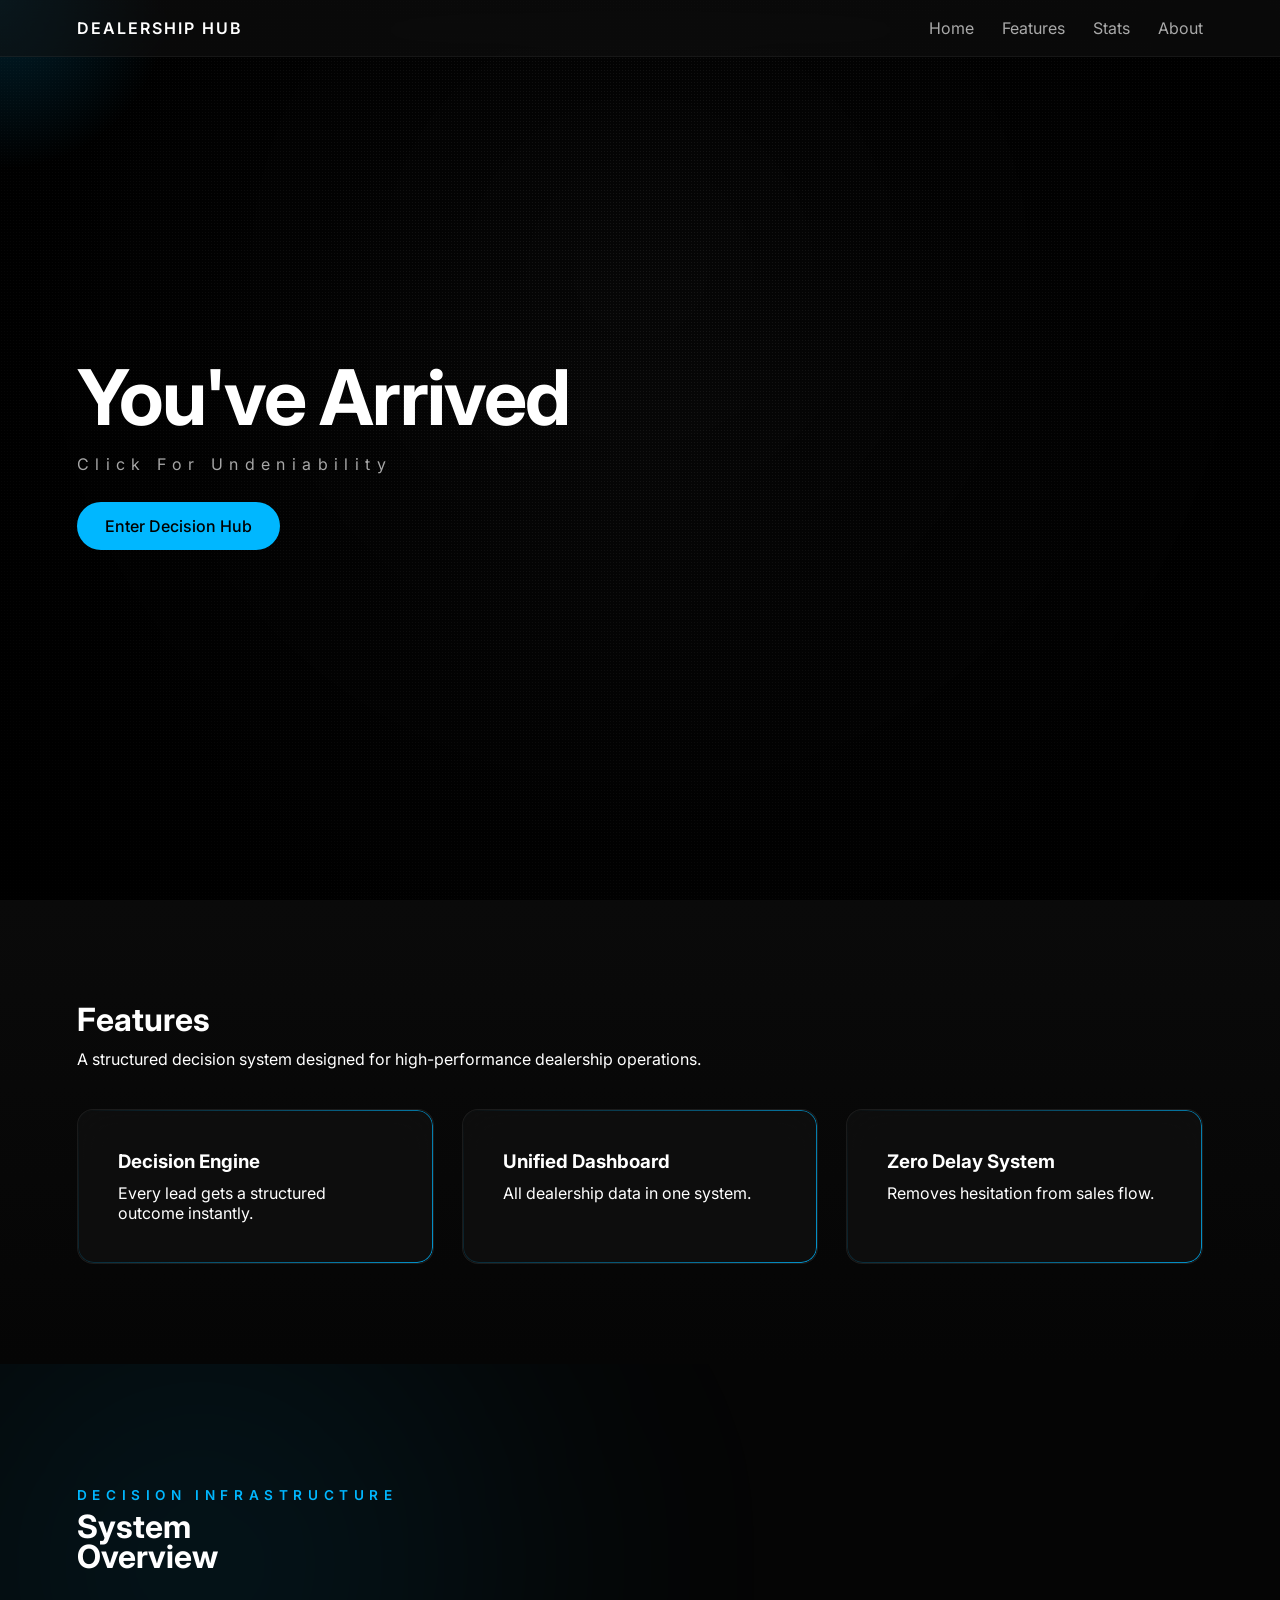
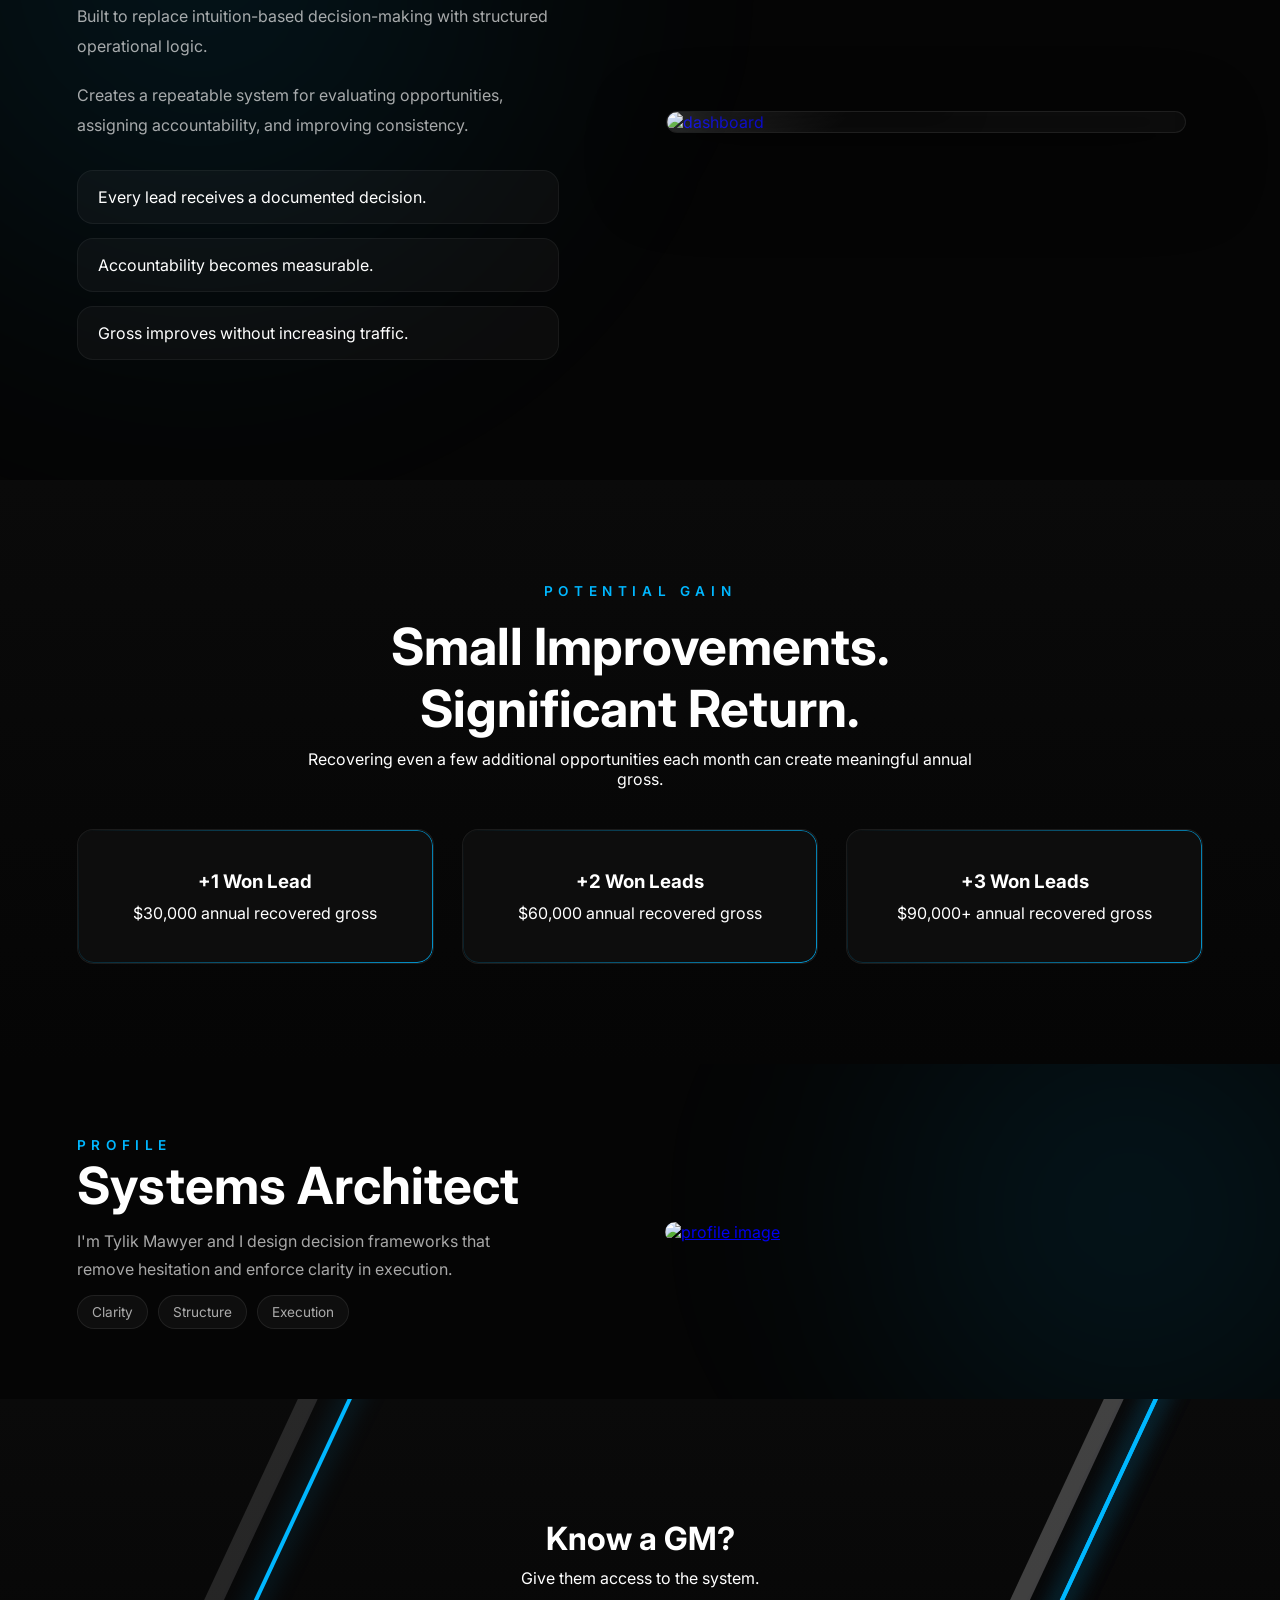
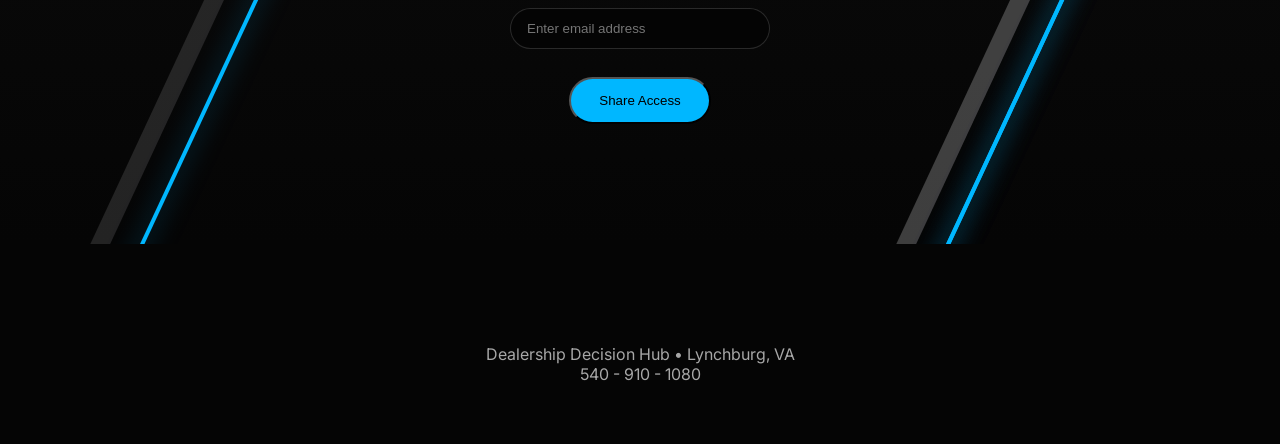
==== index.html @ 62f570b7 "Add files via upload" ====
<!DOCTYPE html>
<html lang="en">
<head>
    <meta charset="UTF-8">
    <meta name="viewport" content="width=device-width, initial-scale=1.0">
    <title>Dealership Decision Hub</title>

    <link rel="stylesheet" href="styles.css">

    <!-- Typography -->
    <link rel="preconnect" href="https://fonts.googleapis.com">
    <link rel="preconnect" href="https://fonts.gstatic.com" crossorigin>
    <link href="https://fonts.googleapis.com/css2?family=Inter:wght@300;400;600;700&display=swap" rel="stylesheet">
</head>

<body>

<!-- CINEMATIC BACKGROUND -->
<div class="space"></div>
<div class="noise"></div>
<div class="cursor-glow"></div>

<!-- NAVBAR -->
<nav class="navbar">
    <a href="/" class="navbar__logo">DEALERSHIP HUB</a>

    <div class="navbar__toggle" id="mobile-menu">
        <span class="bar"></span>
        <span class="bar"></span>
        <span class="bar"></span>
    </div>

    <div class="navbar__menu">
        <a href="/" class="navbar__link">Home</a>
        <a href="/services.html" class="navbar__link">Features</a>
        <a href="/plans.html" class="navbar__link">Stats</a>
        <a href="/trainers.html" class="navbar__link">About</a>
    </div>
</nav>

<!-- HERO -->
<section class="hero">
    <div class="hero__overlay"></div>

    <div class="hero__content reveal">
        <h1>You've Arrived</h1>
        <p>Click For Undeniability</p>

        <a href="https://selective-rosehip-00a.notion.site/Dealership-Decision-Hub-Free-2dc3d61e396180e9accec2aee2bc771d?source=copy_link"
           class="btn primary">
            Enter Decision Hub
        </a>
    </div>
</section>

<!-- FEATURES -->
<section class="section light">

    <div class="reveal">
        <h2>Features</h2>
        <p class="muted">
            A structured decision system designed for high-performance dealership operations.
        </p>
    </div>

    <div class="cards">

        <div class="card reveal">
            <h3>Decision Engine</h3>
            <p class="muted">Every lead gets a structured outcome instantly.</p>
        </div>

        <div class="card reveal">
            <h3>Unified Dashboard</h3>
            <p class="muted">All dealership data in one system.</p>
        </div>

        <div class="card reveal">
            <h3>Zero Delay System</h3>
            <p class="muted">Removes hesitation from sales flow.</p>
        </div>

    </div>

</section>

<!-- SYSTEM OVERVIEW -->
<section class="section system-showcase">

    <div class="system-grid">

        <div class="reveal">

            <span class="system-label">DECISION INFRASTRUCTURE</span>

            <h2 class="system-title">
                System<br>Overview
            </h2>

            <p class="system-description">
                Built to replace intuition-based decision-making with structured operational logic.
            </p>

            <p class="system-description">
                Creates a repeatable system for evaluating opportunities, assigning accountability, and improving consistency.
            </p>

            <div class="system-points">

                <div class="system-point">
                    Every lead receives a documented decision.
                </div>

                <div class="system-point">
                    Accountability becomes measurable.
                </div>

                <div class="system-point">
                    Gross improves without increasing traffic.
                </div>

            </div>

        </div>
        <div class="system-dashboard">

    <a href="./images/site.png" target="_blank" class="dashboard-frame">

        <img src="./images/site.png" alt="dashboard">

        <div class="dashboard-badge">
            Live Decision Dashboard
        </div>

    </a>

</div>

    </div>

</section>

<!-- STATS -->
<section class="section light potential-section">

    <div class="potential-header reveal">
        <span class="potential-label">POTENTIAL GAIN</span>

        <h2>
            Small Improvements.<br>
            Significant Return.
        </h2>

        <p class="muted">
            Recovering even a few additional opportunities each month can create meaningful annual gross.
        </p>
    </div>

    <div class="cards">

        <div class="card reveal">
            <h3>+1 Won Lead</h3>
            <p class="muted">$30,000 annual recovered gross</p>
        </div>

        <div class="card reveal">
            <h3>+2 Won Leads</h3>
            <p class="muted">$60,000 annual recovered gross</p>
        </div>

        <div class="card reveal">
            <h3>+3 Won Leads</h3>
            <p class="muted">$90,000+ annual recovered gross</p>
        </div>

    </div>

</section>

<!-- ABOUT (SIMPLIFIED PROFILE STRIP) -->
<section class="section about-showcase">

    <div class="about-bg-orb"></div>

    <div class="about-split">

        <!-- LEFT -->
        <div class="reveal">

            <span class="section-label">PROFILE</span>

            <h2 class="about-title small">
                Systems Architect
            </h2>

            <p class="about-description compact">
                I'm Tylik Mawyer and I design decision frameworks that remove hesitation and enforce clarity in execution.
            </p>

            <div class="about-tags">
                <span>Clarity</span>
                <span>Structure</span>
                <span>Execution</span>
            </div>

        </div>

        <!-- RIGHT -->
        <div class="reveal">

            <a href="./images/trainer.avif" target="_blank" class="visual-main">
                <img src="./images/trainer.avif" alt="profile image">
            </a>

        </div>

    </div>

</section>

<!-- CTA -->
<section class="section dark">

    <div class="gm-stripe-wrap reveal">

    <div class="gm-stripes left"></div>
    <div class="gm-stripes right"></div>

    <div class="gm-content">
        <h2>Know a GM?</h2>
        <p class="muted">Give them access to the system.</p>

        <!-- EMAIL INPUT (ADDED) -->
        <input 
            type="email" 
            id="gmEmail" 
            placeholder="Enter email address"
            style="
                margin-top: 20px;
                padding: 12px 16px;
                width: 260px;
                border-radius: 999px;
                border: 1px solid rgba(255,255,255,0.15);
                background: rgba(0,0,0,0.4);
                color: white;
                outline: none;
            "
        />

        <!-- MESSAGE (ADDED) -->
        <div id="gmMessage"></div>

        <button class="btn primary" onclick="submitEmail()">
            Share Access
        </button>
    </div>

    <div class="gm-stripes right">
        <span></span>
        <span></span>
        <span class="thin"></span>
    </div>

</div>

</section>

<script>
async function submitEmail() {
    const emailInput = document.getElementById("gmEmail");
    const email = emailInput.value.trim();
    const message = document.getElementById("gmMessage");

    // Simple but solid email validation
    const emailPattern = /^[^\s@]+@[^\s@]+\.[^\s@]+$/;

    if (!email) {
        message.innerText = "Please enter an email";
        message.style.color = "orange";
        return;
    }

    if (!emailPattern.test(email)) {
        message.innerText = "Please enter a valid email address";
        message.style.color = "red";

        setTimeout(() => {
            message.innerText = "";
        }, 3000);

        return;
    }

    try {
        const response = await fetch("https://script.google.com/macros/s/AKfycbyOOZg_n-3XydWqyJ2MssgVvFZoZvkMTMeLnR9No-xktjTVnbl9KybiZ5RV-2GO3FKD/exec", {
            method: "POST",
    mode: "no-cors",
    body: new URLSearchParams({ email })
        });

        message.innerText = "Your email was submitted successfully";
        message.style.color = "green";

        emailInput.value = "";

        setTimeout(() => {
            message.innerText = "";
        }, 3000);

    } catch (err) {
        message.innerText = "Submission failed";
        message.style.color = "red";

        setTimeout(() => {
            message.innerText = "";
        }, 3000);
    }
}
</script>

<!-- FOOTER -->
<footer class="footer">
    <p>Dealership Decision Hub • Lynchburg, VA</p>
    <p>540 - 910 - 1080</p>
</footer>

<script src="app.js"></script>

</body>
</html>
---- styles.css ----
/* =========================
   DESIGN SYSTEM
========================= */

:root {
    --bg: #050505;
    --surface: rgba(17, 17, 17, 0.75);
    --surface-2: rgba(26, 26, 26, 0.75);

    --text: #ffffff;
    --muted: rgba(255,255,255,0.65);

    --accent: #00b7ff;
    --accent-soft: rgba(0, 183, 255, 0.15);

    --radius: 16px;
    --shadow: 0 20px 60px rgba(0,0,0,0.6);
}

/* =========================
   BASE
========================= */

* {
    margin: 0;
    padding: 0;
    box-sizing: border-box;
}

body {
    font-family: "Inter", sans-serif;
    background: var(--bg);
    color: var(--text);
    overflow-x: hidden;
}

/* =========================
   CINEMATIC LAYERS
========================= */

.space {
    position: fixed;
    inset: 0;
    background: radial-gradient(circle at center, #0a0a0a, #000);
    z-index: -3;
    overflow: hidden;
}

.space::before {
    content: "";
    position: absolute;
    width: 200%;
    height: 200%;
    background-image: radial-gradient(white 1px, transparent 1px);
    background-size: 3px 3px;
    opacity: 0.08;
    animation: drift 60s linear infinite;
}

@keyframes drift {
    from { transform: translate(0,0); }
    to { transform: translate(-200px, -200px); }
}

.noise {
    position: fixed;
    inset: 0;
    pointer-events: none;
    background-image: url("https://www.transparenttextures.com/patterns/noise.png");
    opacity: 0.05;
    z-index: 999;
}

.cursor-glow {
    position: fixed;
    width: 400px;
    height: 400px;
    border-radius: 50%;
    background: radial-gradient(circle, rgba(0,183,255,0.18), transparent 60%);
    transform: translate(-50%, -50%);
    pointer-events: none;
    z-index: 1;
    mix-blend-mode: screen;
}

/* =========================
   NAVBAR
========================= */

.navbar {
    position: fixed;
    top: 0;
    width: 100%;
    padding: 18px 6%;
    display: flex;
    justify-content: space-between;
    align-items: center;
    background: var(--surface);
    backdrop-filter: blur(20px);
    z-index: 1000;
    border-bottom: 1px solid rgba(255,255,255,0.05);
}

.navbar__logo {
    color: var(--text);
    text-decoration: none;
    letter-spacing: 2px;
    font-weight: 600;
}

.navbar__menu {
    display: flex;
    gap: 28px;
}

.navbar__link {
    color: var(--muted);
    text-decoration: none;
    transition: 0.3s ease;
}

.navbar__link:hover {
    color: var(--accent);
}

.navbar__toggle {
    display: none;
    flex-direction: column;
    cursor: pointer;
}

.bar {
    width: 25px;
    height: 2px;
    margin: 4px 0;
    background: white;
}

/* =========================
   HERO
========================= */

.hero {
    height: 100vh;
    display: flex;
    align-items: center;
    padding: 0 6%;
    position: relative;
    background: url("./images/wave.jpeg") center/cover no-repeat;
}

.hero__overlay {
    position: absolute;
    inset: 0;
    background: radial-gradient(circle at 50% 30%, rgba(0,0,0,0.2), rgba(0,0,0,0.9));
}

.hero__content {
    position: relative;
    max-width: 750px;
    z-index: 2;
}

.hero h1 {
    font-size: clamp(3rem, 6vw, 6rem);
    letter-spacing: -2px;
}

.hero p {
    margin-top: 10px;
    color: var(--muted);
    letter-spacing: 0.4rem;
}

/* =========================
   BUTTONS
========================= */

.btn {
    display: inline-block;
    margin-top: 28px;
    padding: 14px 28px;
    border-radius: 999px;
    text-decoration: none;
    font-weight: 500;
    transition: 0.3s ease;
}

.primary {
    background: var(--accent);
    color: #000;
}

.primary:hover {
    transform: translateY(-2px);
    box-shadow: 0 0 30px rgba(0,183,255,0.25);
}

/* =========================
   SECTIONS
========================= */

.section {
    padding: 120px 6%;
    position: relative;
}

.section.dark {
    background: linear-gradient(180deg, #0a0a0a, #050505);
    padding-top: 100px;
    padding-bottom: 100px;
}

.section.light {
    background: linear-gradient(180deg, #0a0a0a, #050505);
    padding-top: 100px;
    padding-bottom: 100px;
}

.section-label {
    color: var(--accent);
    letter-spacing: 0.35rem;
    font-size: 0.85rem;
    font-weight: 600;
}

/* =========================
   SYSTEM SHOWCASE
========================= */

.system-showcase {
    position: relative;
    overflow: hidden;
}

.system-showcase::before {
    content: "";
    position: absolute;
    width: 900px;
    height: 900px;
    border-radius: 50%;
    left: -250px;
    top: -250px;
    background: radial-gradient(circle, rgba(0,183,255,0.10), transparent 75%);
    filter: blur(100px);
}

.system-grid {
    display: grid;
    grid-template-columns: 1fr 1.15fr;
    gap: 90px;
    align-items: center;
}

.system-label {
    color: var(--accent);
    letter-spacing: 0.35rem;
    font-size: 0.85rem;
    font-weight: 600;
}

.system-title {
    font-size: clamp(3rem, 6vw, 5rem);
    line-height: 0.95;
    margin-bottom: 28px;
    margin-top: 0.5rem;
}

.system-description {
    color: var(--muted);
    line-height: 1.9;
    max-width: 620px;
    margin-bottom: 18px;
}

.system-points {
    display: flex;
    flex-direction: column;
    gap: 14px;
    margin-top: 30px;
}

.system-point {
    padding: 16px 20px;
    border-radius: 16px;
    background: rgba(255,255,255,0.03);
    border: 1px solid rgba(255,255,255,0.05);
}

/* =========================
   CARDS
========================= */

.cards {
    display: grid;
    grid-template-columns: repeat(3, 1fr);
    gap: 28px;
    align-items: stretch;
}

.card {
    position: relative;
    padding: 40px;
    border-radius: var(--radius);
    background: var(--surface);
    border: 1px solid rgba(255,255,255,0.06);
    backdrop-filter: blur(20px);
    transition: 0.35s ease;
    overflow: hidden;
}

.card:hover {
    transform: translateY(-10px) scale(1.02);
    border-color: rgba(0,183,255,0.3);
}

/* holographic border */
.card::before {
    content: "";
    position: absolute;
    inset: 0;
    padding: 1px;
    border-radius: var(--radius);
    background: linear-gradient(120deg, transparent, rgba(0,183,255,0.8), transparent);
    background-size: 200% 200%;
    animation: border-scan 3s linear infinite;

    -webkit-mask:
        linear-gradient(#000 0 0) content-box,
        linear-gradient(#000 0 0);
    -webkit-mask-composite: xor;
}

@keyframes border-scan {
    0% { background-position: 0% 50%; }
    100% { background-position: 200% 50%; }
}

/* =========================
   IMAGES
========================= */

.image {
    width: 100%;
    border-radius: var(--radius);
    box-shadow: var(--shadow);
}

/* =========================
   ABOUT SHOWCASE (SIMPLIFIED + SMALL HEIGHT)
========================= */

.about-showcase {
    padding: 70px 6%;
    position: relative;
    overflow: hidden;
}

.about-bg-orb {
    position: absolute;
    width: 800px;
    height: 800px;
    border-radius: 50%;
    top: -250px;
    right: -250px;
    background: radial-gradient(circle, rgba(0,183,255,0.10), transparent 70%);
    filter: blur(80px);
}

.about-split {
    display: grid;
    grid-template-columns: 1fr 1fr;
    gap: 50px;
    align-items: center;
}

.about-title.small {
    font-size: clamp(2.2rem, 4vw, 3.2rem);
    margin-bottom: 12px;
}

.about-description.compact {
    color: var(--muted);
    line-height: 1.7;
    max-width: 420px;
    margin-bottom: 12px;
}

.about-tags {
    display: flex;
    gap: 10px;
    flex-wrap: wrap;
}

.about-tags span {
    padding: 8px 14px;
    border-radius: 999px;
    background: rgba(255,255,255,0.04);
    border: 1px solid rgba(255,255,255,0.08);
    font-size: 0.85rem;
    color: var(--muted);
}

.visual-main {
    display: block;
    border-radius: 24px;
    overflow: hidden;
}

.visual-main img {
    width: 100%;
    max-height: 360px;
    object-fit: cover;
    object-position: 0px 0px;
    display: block;
}

/* =========================
   GALLERY (CLICKABLE SAFE)
========================= */

.gallery-frame {
    display: block;
    position: relative;
    overflow: hidden;
    border-radius: 24px;
}

.gallery-frame img {
    width: 100%;
    display: block;
    user-select: none;
    pointer-events: none;
}

/* =========================
   FOOTER
========================= */

.footer {
    padding: 60px 6%;
    text-align: center;
    color: var(--muted);
}

/* =========================
   REVEAL
========================= */

.reveal {
    opacity: 0;
    transform: translateY(40px);
    transition: 1s ease;
}

.reveal.active {
    opacity: 1;
    transform: translateY(0);
}

.reveal h2 {
    font-size: 2rem;
}

/* =========================
   RESPONSIVE
========================= */

@media (max-width: 1024px) {

    .cards {
        grid-template-columns: 1fr;
    }

    .system-grid,
    .about-split {
        grid-template-columns: 1fr;
    }

    .navbar__menu {
        display: none;
    }

    .navbar__toggle {
        display: flex;
    }
}

/* =========================
   FEATURES SECTION FIX
========================= */
.section.dark {
    padding-top: 0;
    padding-bottom: 0;
}

.section.dark > div:first-child {
    margin-bottom: 40px;
}

.section.dark h2 {
    margin-bottom: 10px;
}

.section.dark .cards {
    margin-top: 30px;
}

.section.light > div:first-child {
    margin-bottom: 40px;
}

.section.light h2 {
    margin-bottom: 10px;
}

.section.light .cards {
    margin-top: 30px;
}

.gm-form {
    margin: 25px 0;
    display: flex;
    justify-content: center;
}

.gm-input {
    width: 100%;
    max-width: 420px;

    padding: 14px 16px;

    border-radius: 999px;

    border: 1px solid rgba(255,255,255,0.12);

    background: rgba(255,255,255,0.04);
    color: white;

    backdrop-filter: blur(20px);

    outline: none;

    transition: 0.3s ease;
}

.gm-input:focus {
    border-color: rgba(0,183,255,0.6);
    box-shadow: 0 0 25px rgba(0,183,255,0.15);
}

.gm-stripe-wrap {
    position: relative;
    display: flex;
    justify-content: center;
    align-items: center;
    padding: 120px 0;
    overflow: hidden;
}

/* content sits above everything */
.gm-content {
    position: relative;
    z-index: 5;
    text-align: center;
}

/* FULL BACKGROUND STRIPE LAYERS */
.gm-stripes {
    position: absolute;
    top: 0;
    bottom: 0;
    width: 140px;
    z-index: 1;
    opacity: 0;
    transform: translateY(40px);
}

/* left side */
.gm-stripes.left {
    left: 8%;
}

/* right side */
.gm-stripes.right {
    right: 8%;
}

/* the diagonal bars */
.gm-stripes::before,
.gm-stripes::after {
    content: "";
    position: absolute;
    width: 18px;
    height: 140%;
    background: rgba(255,255,255,0.12);
    transform: rotate(25deg);
    top: -20%;
    left: 40%;
}

/* thin blue center stripe */
.gm-stripes::after {
    width: 4px;
    background: var(--accent);
    box-shadow: 0 0 25px rgba(0,183,255,0.5);
    left: 55%;
}

/* slightly offset second thick stripe */
.gm-stripes::before {
    left: 20%;
}

/* animation on scroll reveal */
.gm-stripe-wrap.reveal.active .gm-stripes {
    opacity: 1;
    transform: translateY(0);
    transition: 1s ease;
}

/* optional stagger feel */
.gm-stripe-wrap.reveal.active .gm-stripes.right {
    transition-delay: 0.15s;
}

/* =========================
   POTENTIAL GAIN
========================= */

.potential-section {
    text-align: center;
}

.potential-header {
    max-width: 700px;
    margin: 0 auto 50px;
}

.potential-label {
    display: inline-block;
    margin-bottom: 16px;

    color: var(--accent);

    font-size: 0.85rem;
    font-weight: 600;

    letter-spacing: 0.35rem;
}

.potential-header h2 {
    margin-bottom: 18px;
    font-size: clamp(2rem, 4vw, 3.25rem);
}

.potential-header .muted {
    margin: 0 auto;
}

/* improves spacing inside feature blocks */
.card h3 {
    margin-bottom: 10px;
}

.card p {
    margin: 0;
}

.system-dashboard {
    display: flex;
    justify-content: center;
    align-items: center;
    perspective: 1200px;
}

.dashboard-frame {
    position: relative;
    display: block;
    width: 100%;
    max-width: 520px;
    border-radius: 28px;
    overflow: hidden;
    text-decoration: none;

    background: rgba(255,255,255,0.03);
    border: 1px solid rgba(255,255,255,0.08);

    box-shadow:
        0 30px 80px rgba(0,0,0,0.55),
        0 10px 30px rgba(0,0,0,0.25);

    backdrop-filter: blur(20px);

    transition:
        transform 0.5s ease,
        box-shadow 0.5s ease;
}

.dashboard-frame:hover {
    transform: translateY(-8px);
    box-shadow:
        0 45px 100px rgba(0,0,0,0.65),
        0 0 40px rgba(0,183,255,0.15);
}

.dashboard-frame img {
    width: 100%;
    display: block;
}

/* Ambient glow beneath image */

.dashboard-shadow {
    position: absolute;
    width: 70%;
    height: 60px;

    left: 50%;
    bottom: -20px;

    transform: translateX(-50%);

    background: rgba(0,183,255,0.25);

    filter: blur(45px);

    z-index: 0;
    pointer-events: none;
}

/* Glass badge */

.dashboard-badge {
    position: absolute;
    left: 20px;
    bottom: 20px;
    z-index: 5;

    padding: 12px 18px;

    border-radius: 999px;

    background: rgba(255,255,255,0.08);
    backdrop-filter: blur(24px);

    border: 1px solid rgba(255,255,255,0.15);

    color: white;

    font-size: 0.75rem;
    font-weight: 600;
    letter-spacing: 0.18rem;
    text-transform: uppercase;

    box-shadow:
        0 10px 30px rgba(0,0,0,0.35),
        inset 0 1px 0 rgba(255,255,255,0.12);
}

/* Premium edge highlight */

.dashboard-frame::before {
    content: "";
    position: absolute;
    inset: 0;

    background:
        linear-gradient(
            135deg,
            rgba(255,255,255,0.12),
            transparent 35%
        );

    pointer-events: none;
    z-index: 2;
}
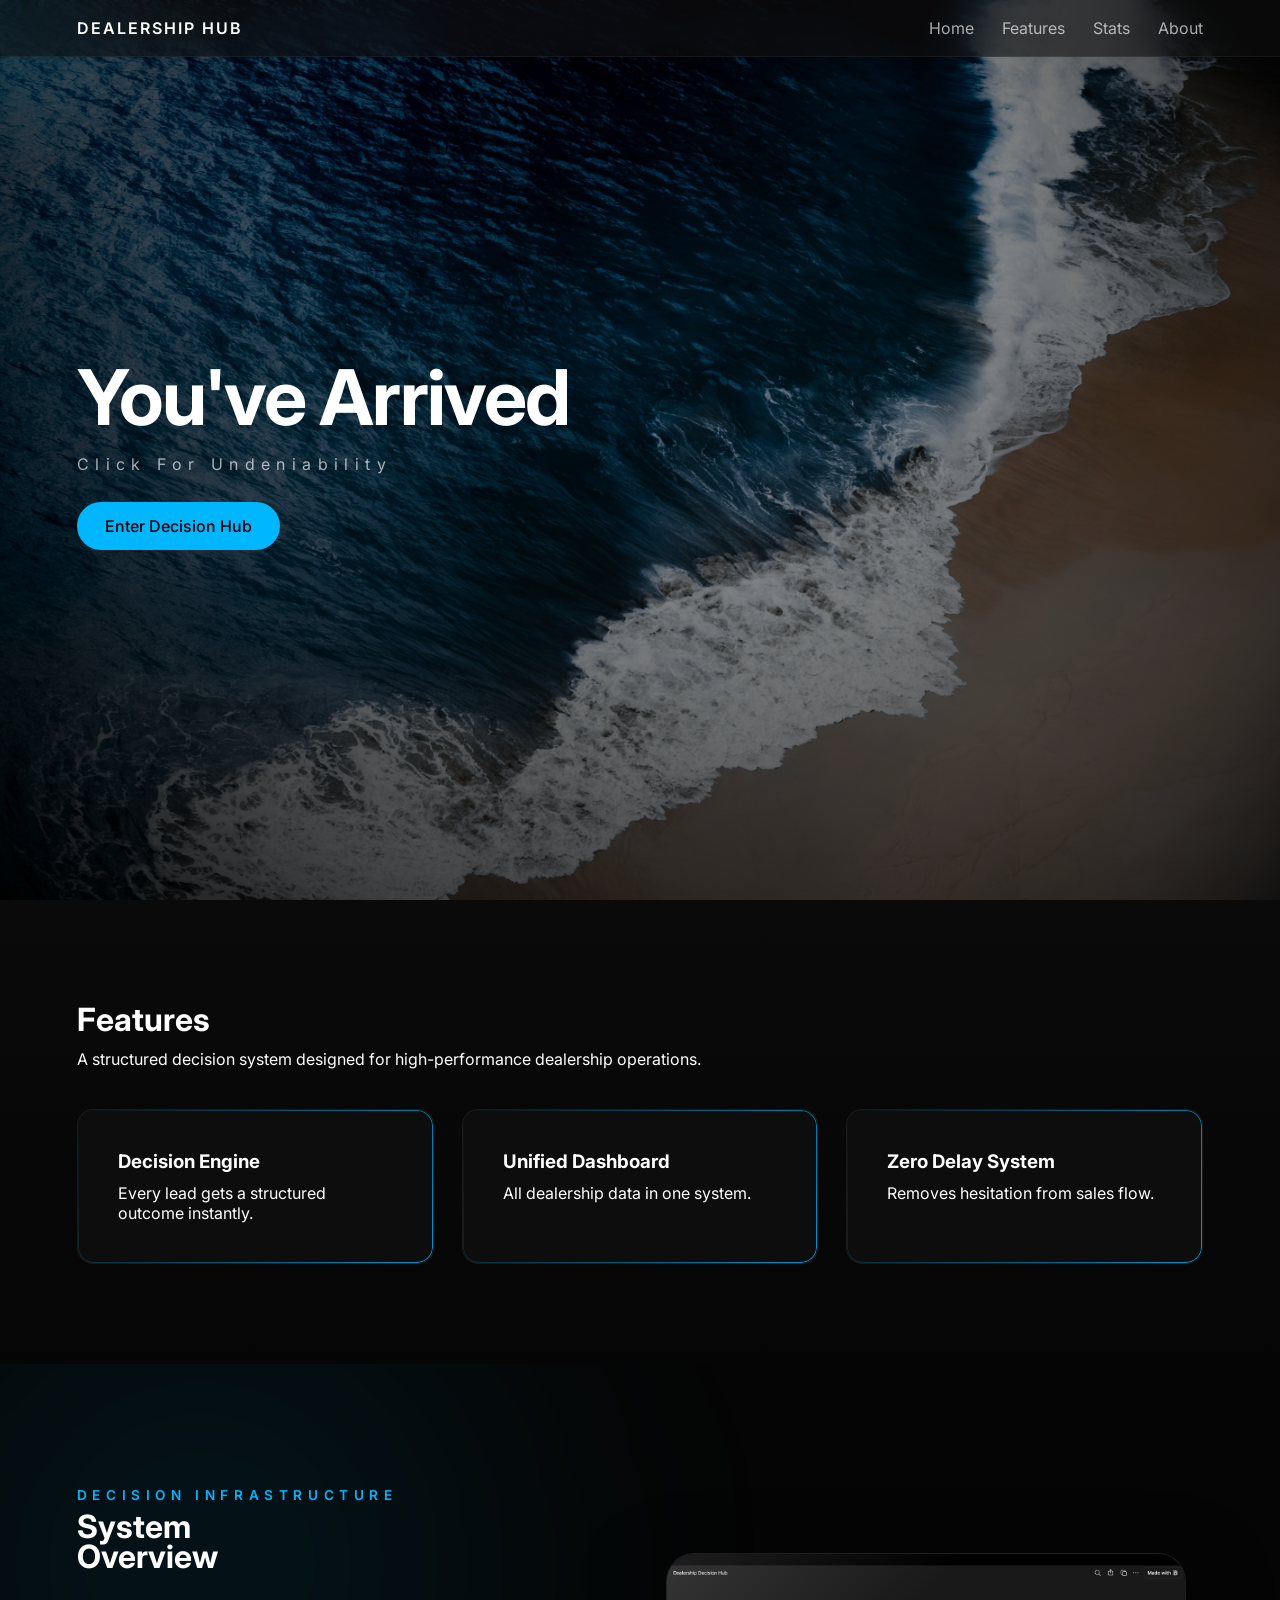
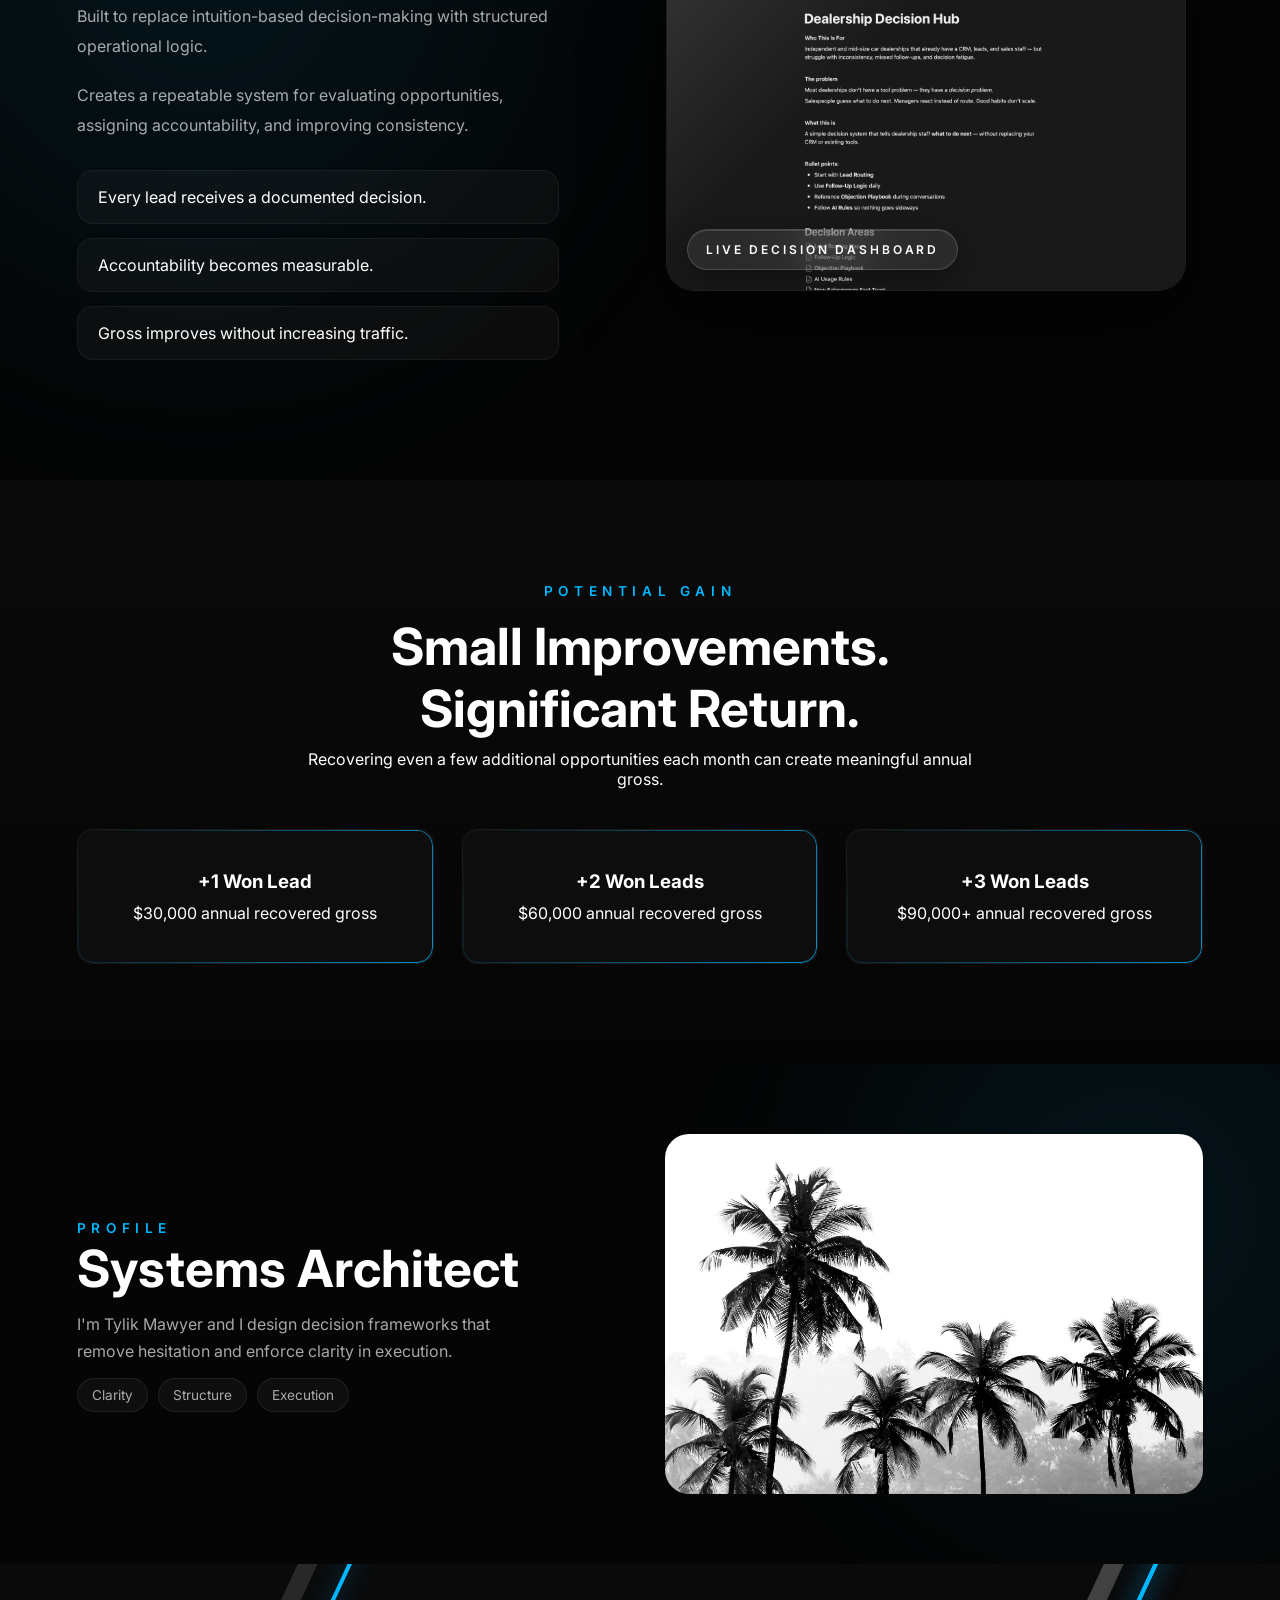
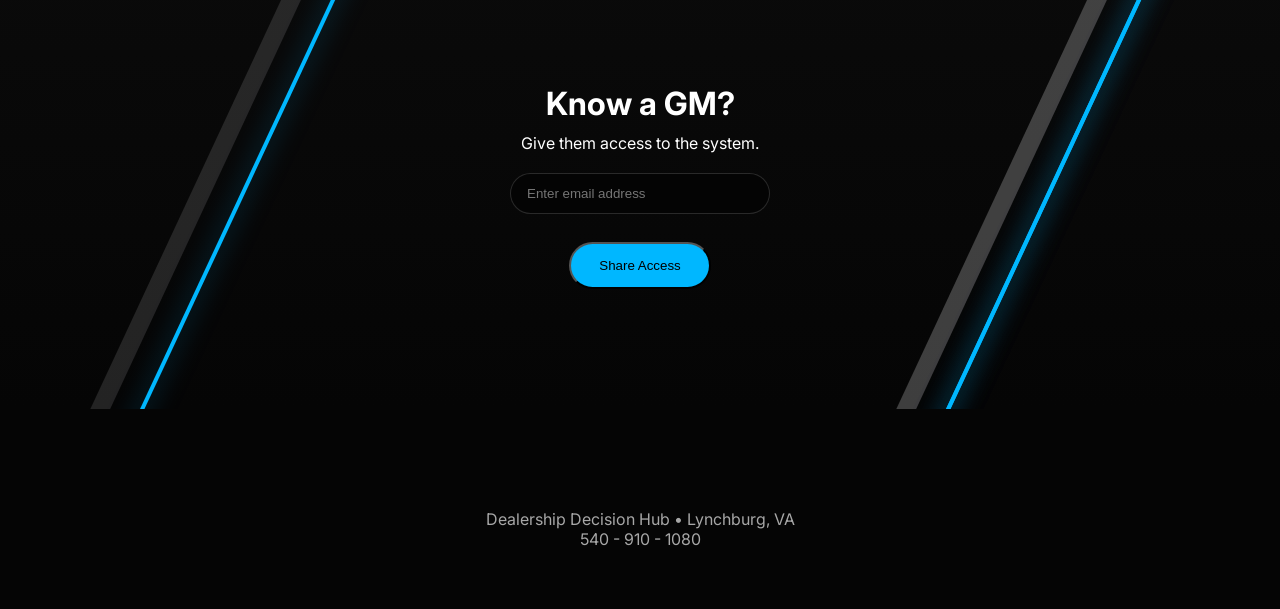
==== commit 676bdd6b: "Update links in navbar to use relative paths" ====
--- a/index.html
+++ b/index.html
@@ -32,9 +32,9 @@
 
     <div class="navbar__menu">
         <a href="/" class="navbar__link">Home</a>
-        <a href="/services.html" class="navbar__link">Features</a>
-        <a href="/plans.html" class="navbar__link">Stats</a>
-        <a href="/trainers.html" class="navbar__link">About</a>
+        <a href="./services.html" class="navbar__link">Features</a>
+        <a href="./plans.html" class="navbar__link">Stats</a>
+        <a href="./trainers.html" class="navbar__link">About</a>
     </div>
 </nav>
 
